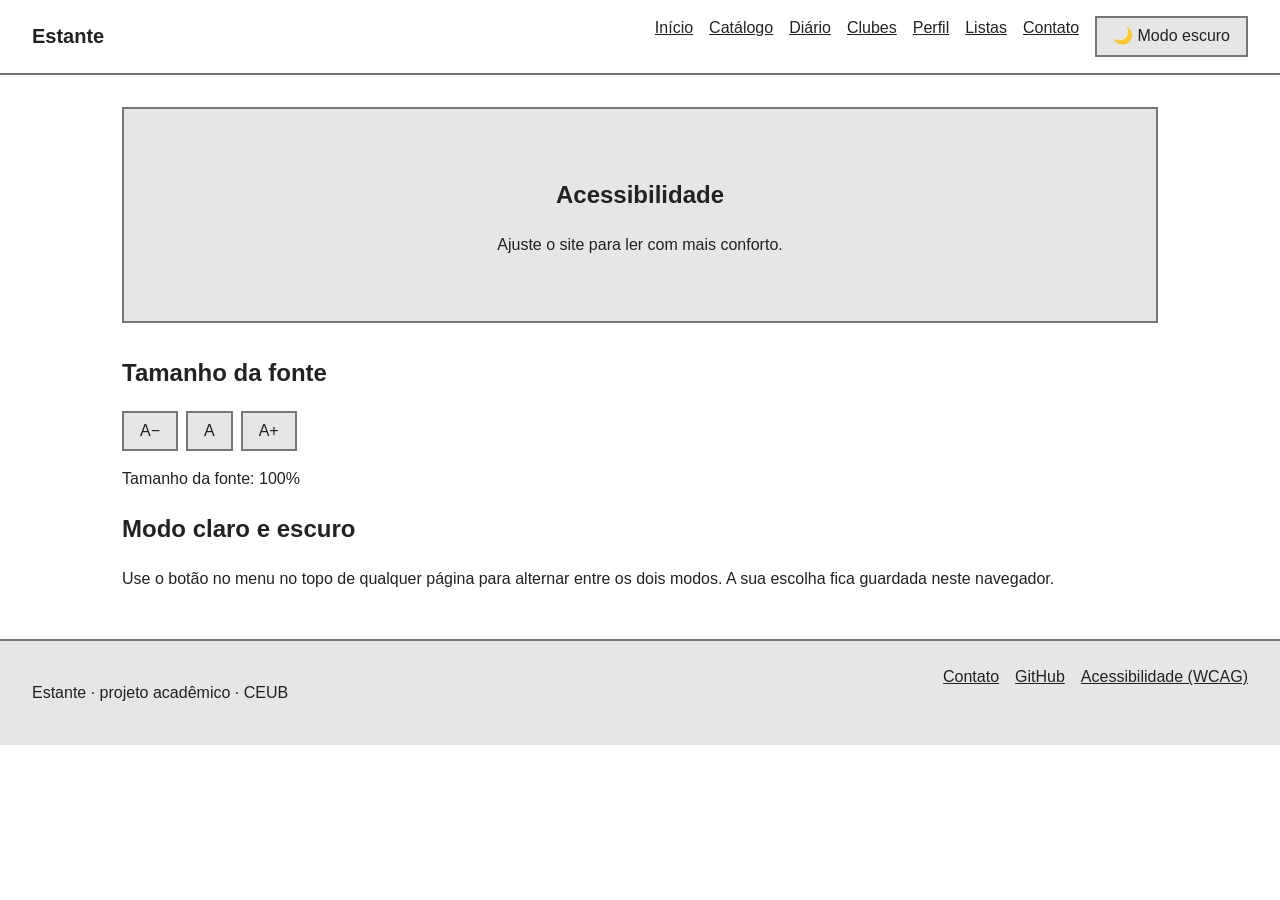
==== estante/acessibilidade.html @ 494d4c60 "v2: pagina de acessibilidade com fonte maior" ====
<!doctype html>
<html lang="pt-BR">
  <head>
    <meta charset="UTF-8" />
    <meta name="viewport" content="width=device-width, initial-scale=1.0" />
    <title>Acessibilidade · Estante</title>
    <link rel="stylesheet" href="css/style.css" />
    <script src="js/tema.js"></script>
    <script src="js/fonte.js"></script>
  </head>
  <body>
    <header class="cabecalho">
      <a href="index.html" class="logo">Estante</a>
      <nav aria-label="Navegação principal">
        <ul class="menu">
          <li><a href="index.html">Início</a></li>
          <li><a href="livro.html">Catálogo</a></li>
          <li><a href="#">Diário</a></li>
          <li><a href="clubes.html">Clubes</a></li>
          <li><a href="perfil.html">Perfil</a></li>
          <li><a href="#">Listas</a></li>
          <li><a href="contato.html">Contato</a></li>
          <li><button id="botao-tema" type="button">Modo escuro</button></li>
        </ul>
      </nav>
    </header>

    <main>
      <section class="destaque">
        <h1>Acessibilidade</h1>
        <p>Ajuste o site para ler com mais conforto.</p>
      </section>

      <section aria-labelledby="titulo-fonte">
        <h2 id="titulo-fonte">Tamanho da fonte</h2>
        <div class="controles-fonte">
          <button type="button" id="fonte-menos" aria-label="Diminuir fonte">
            A−
          </button>
          <button type="button" id="fonte-normal" aria-label="Fonte normal">
            A
          </button>
          <button type="button" id="fonte-mais" aria-label="Aumentar fonte">
            A+
          </button>
        </div>
        <p id="fonte-status" role="status"></p>
      </section>

      <section aria-labelledby="titulo-tema">
        <h2 id="titulo-tema">Modo claro e escuro</h2>
        <p>
          Use o botão no menu no topo de qualquer página para alternar entre os
          dois modos. A sua escolha fica guardada neste navegador.
        </p>
      </section>
    </main>

    <footer class="rodape">
      <p>Estante · projeto acadêmico · CEUB</p>
      <nav aria-label="Links do rodapé">
        <a href="contato.html">Contato</a>
        <a href="https://github.com/devxaviier">GitHub</a>
        <a href="acessibilidade.html">Acessibilidade (WCAG)</a>
      </nav>
    </footer>
  </body>
</html>
---- estante/css/style.css ----
:root {
  --texto: #222222;
  --fundo: #ffffff;
  --borda: #777777;
  --painel: #e6e6e6;
}

:root[data-tema="escuro"] {
  --texto: #eeeeee;
  --fundo: #121212;
  --borda: #999999;
  --painel: #1e1e1e;
  color-scheme: dark;
}

* {
  box-sizing: border-box;
}

body {
  margin: 0;
  font-family: Arial, Helvetica, sans-serif;
  line-height: 1.5;
  color: var(--texto);
  background: var(--fundo);
}

a {
  color: inherit;
}

/* Cabeçalho */
.cabecalho {
  display: flex;
  justify-content: space-between;
  align-items: center;
  flex-wrap: wrap;
  gap: 1rem;
  padding: 1rem 2rem;
  border-bottom: 2px solid var(--borda);
}

.logo {
  font-weight: bold;
  font-size: 1.25rem;
  text-decoration: none;
}

.menu {
  display: flex;
  flex-wrap: wrap;
  gap: 1rem;
  list-style: none;
  margin: 0;
  padding: 0;
}

/* Conteúdo */
main {
  padding: 2rem;
  max-width: 1100px;
  margin: 0 auto;
}

.destaque {
  text-align: center;
  padding: 3rem 1rem;
  background: var(--painel);
  border: 2px solid var(--borda);
  margin-bottom: 2rem;
}

/* Cartões */
.cartoes {
  display: grid;
  grid-template-columns: repeat(auto-fit, minmax(200px, 1fr));
  gap: 1.5rem;
  margin-bottom: 2rem;
}

.cartao-livro,
.cartao-info {
  border: 2px solid var(--borda);
  padding: 1rem;
}

.capa {
  height: 180px;
  background: var(--painel);
  border: 2px solid var(--borda);
  display: flex;
  align-items: center;
  justify-content: center;
  margin-bottom: 0.75rem;
}

button {
  padding: 0.4rem 1rem;
  border: 2px solid var(--borda);
  background: var(--painel);
  color: var(--texto);
  font: inherit;
  cursor: pointer;
}

/* Carrossel */
.carrossel {
  border: 2px solid var(--borda);
  margin-bottom: 2rem;
}

.slide {
  display: none;
  padding: 3rem 1rem;
  text-align: center;
  background: var(--painel);
}

.slide.ativo {
  display: block;
}

.carrossel-controles {
  display: flex;
  justify-content: space-between;
  align-items: center;
  padding: 0.75rem 1rem;
  border-top: 2px solid var(--borda);
}

/* Perfil */
.perfil-topo {
  display: flex;
  flex-wrap: wrap;
  align-items: center;
  gap: 1.5rem;
  padding: 1.5rem;
  border: 2px solid var(--borda);
  background: var(--painel);
  margin-bottom: 2rem;
}

.avatar {
  width: 96px;
  height: 96px;
  display: flex;
  align-items: center;
  justify-content: center;
  border: 2px solid var(--borda);
  border-radius: 50%;
  background: var(--fundo);
}

.estatisticas {
  display: flex;
  gap: 1.5rem;
  list-style: none;
  margin: 0 0 0 auto;
  padding: 0;
}

.historico {
  display: grid;
  gap: 1rem;
  list-style: none;
  margin: 0 0 2rem;
  padding: 0;
}

/* Acessibilidade */
.controles-fonte {
  display: flex;
  gap: 0.5rem;
  margin-bottom: 0.5rem;
}

/* Rodapé */
.rodape {
  display: flex;
  justify-content: space-between;
  flex-wrap: wrap;
  gap: 1rem;
  padding: 1.5rem 2rem;
  background: var(--painel);
  border-top: 2px solid var(--borda);
}

.rodape nav {
  display: flex;
  gap: 1rem;
}

/* Página do livro */
.livro-detalhe {
  display: grid;
  grid-template-columns: 280px 1fr;
  gap: 2rem;
}

.capa-grande {
  height: 400px;
}

.botoes {
  display: flex;
  flex-wrap: wrap;
  gap: 0.5rem;
  margin: 1rem 0;
}

.sinopse {
  background: var(--painel);
  border: 2px solid var(--borda);
  padding: 1rem;
  margin-bottom: 1rem;
}

/* Página de contato */
.contato-layout {
  display: grid;
  grid-template-columns: 2fr 1fr;
  gap: 2rem;
}

.formulario {
  display: flex;
  flex-direction: column;
  gap: 0.5rem;
}

.formulario input,
.formulario textarea {
  padding: 0.5rem;
  border: 2px solid var(--borda);
  background: var(--fundo);
  color: var(--texto);
  font: inherit;
}

.formulario button {
  align-self: flex-start;
  margin-top: 0.5rem;
}

.contato-layout aside .cartao-info {
  margin-bottom: 1rem;
}

/* Telas pequenas */
@media (max-width: 700px) {
  .livro-detalhe,
  .contato-layout {
    grid-template-columns: 1fr;
  }
}
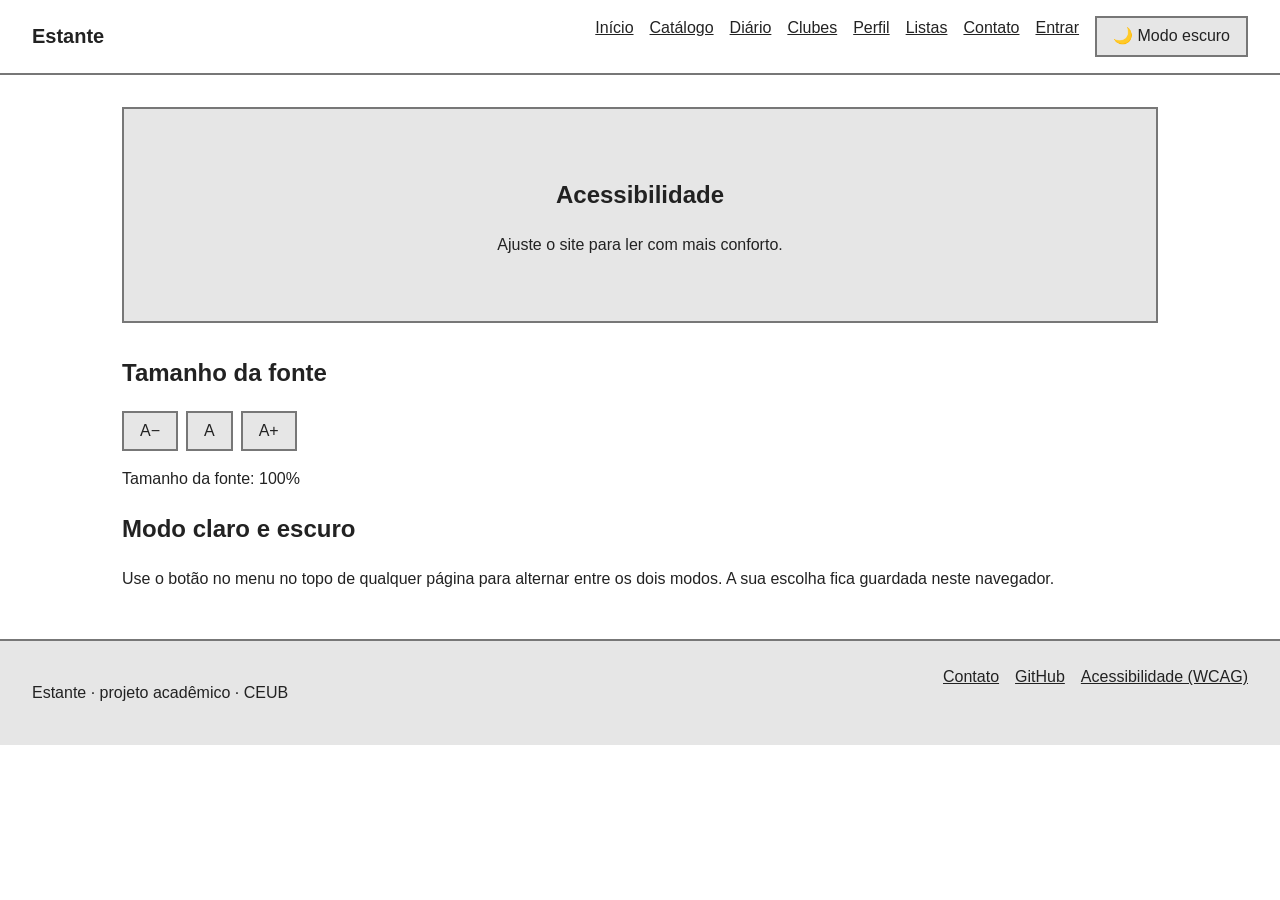
==== commit 5ad44eb6: "v3: login simulado com nome do usuário no perfil e botão Sair" ====
--- a/estante/acessibilidade.html
+++ b/estante/acessibilidade.html
@@ -7,6 +7,7 @@
     <link rel="stylesheet" href="css/style.css" />
     <script src="js/tema.js"></script>
     <script src="js/fonte.js"></script>
+    <script src="js/usuario.js"></script>
   </head>
   <body>
     <header class="cabecalho">
@@ -20,6 +21,7 @@
           <li><a href="perfil.html">Perfil</a></li>
           <li><a href="#">Listas</a></li>
           <li><a href="contato.html">Contato</a></li>
+          <li><a href="login.html">Entrar</a></li>
           <li><button id="botao-tema" type="button">Modo escuro</button></li>
         </ul>
       </nav>
--- a/estante/css/style.css
+++ b/estante/css/style.css
@@ -3,6 +3,7 @@
   --fundo: #ffffff;
   --borda: #777777;
   --painel: #e6e6e6;
+  --erro: #b00020;
 }
 
 :root[data-tema="escuro"] {
@@ -10,6 +11,7 @@
   --fundo: #121212;
   --borda: #999999;
   --painel: #1e1e1e;
+  --erro: #ff8a80;
   color-scheme: dark;
 }
 
@@ -174,6 +176,38 @@
   margin-bottom: 0.5rem;
 }
 
+/* Busca e clubes */
+.busca {
+  display: grid;
+  grid-template-columns: 1fr 1fr;
+  gap: 0.25rem 1rem;
+  margin-bottom: 1rem;
+}
+
+.busca input,
+.busca select {
+  padding: 0.5rem;
+  border: 2px solid var(--borda);
+  background: var(--fundo);
+  color: var(--texto);
+  font: inherit;
+}
+
+.cartao-clube {
+  border: 2px solid var(--borda);
+  padding: 1rem;
+}
+
+.cartao-clube[hidden] {
+  display: none;
+}
+
+@media (max-width: 700px) {
+  .busca {
+    grid-template-columns: 1fr;
+  }
+}
+
 /* Rodapé */
 .rodape {
   display: flex;
@@ -244,6 +278,31 @@
 
 .contato-layout aside .cartao-info {
   margin-bottom: 1rem;
+}
+
+/* Login */
+.login-card {
+  max-width: 420px;
+  margin: 2rem auto;
+  padding: 1.5rem;
+  border: 2px solid var(--borda);
+  background: var(--painel);
+}
+
+.login-card h1 {
+  margin-top: 0;
+}
+
+.formulario .erro {
+  min-height: 1.25rem;
+  color: var(--erro);
+  font-size: 0.9rem;
+}
+
+.formulario input:focus-visible,
+.formulario button:focus-visible {
+  outline: 3px solid var(--texto);
+  outline-offset: 2px;
 }
 
 /* Telas pequenas */
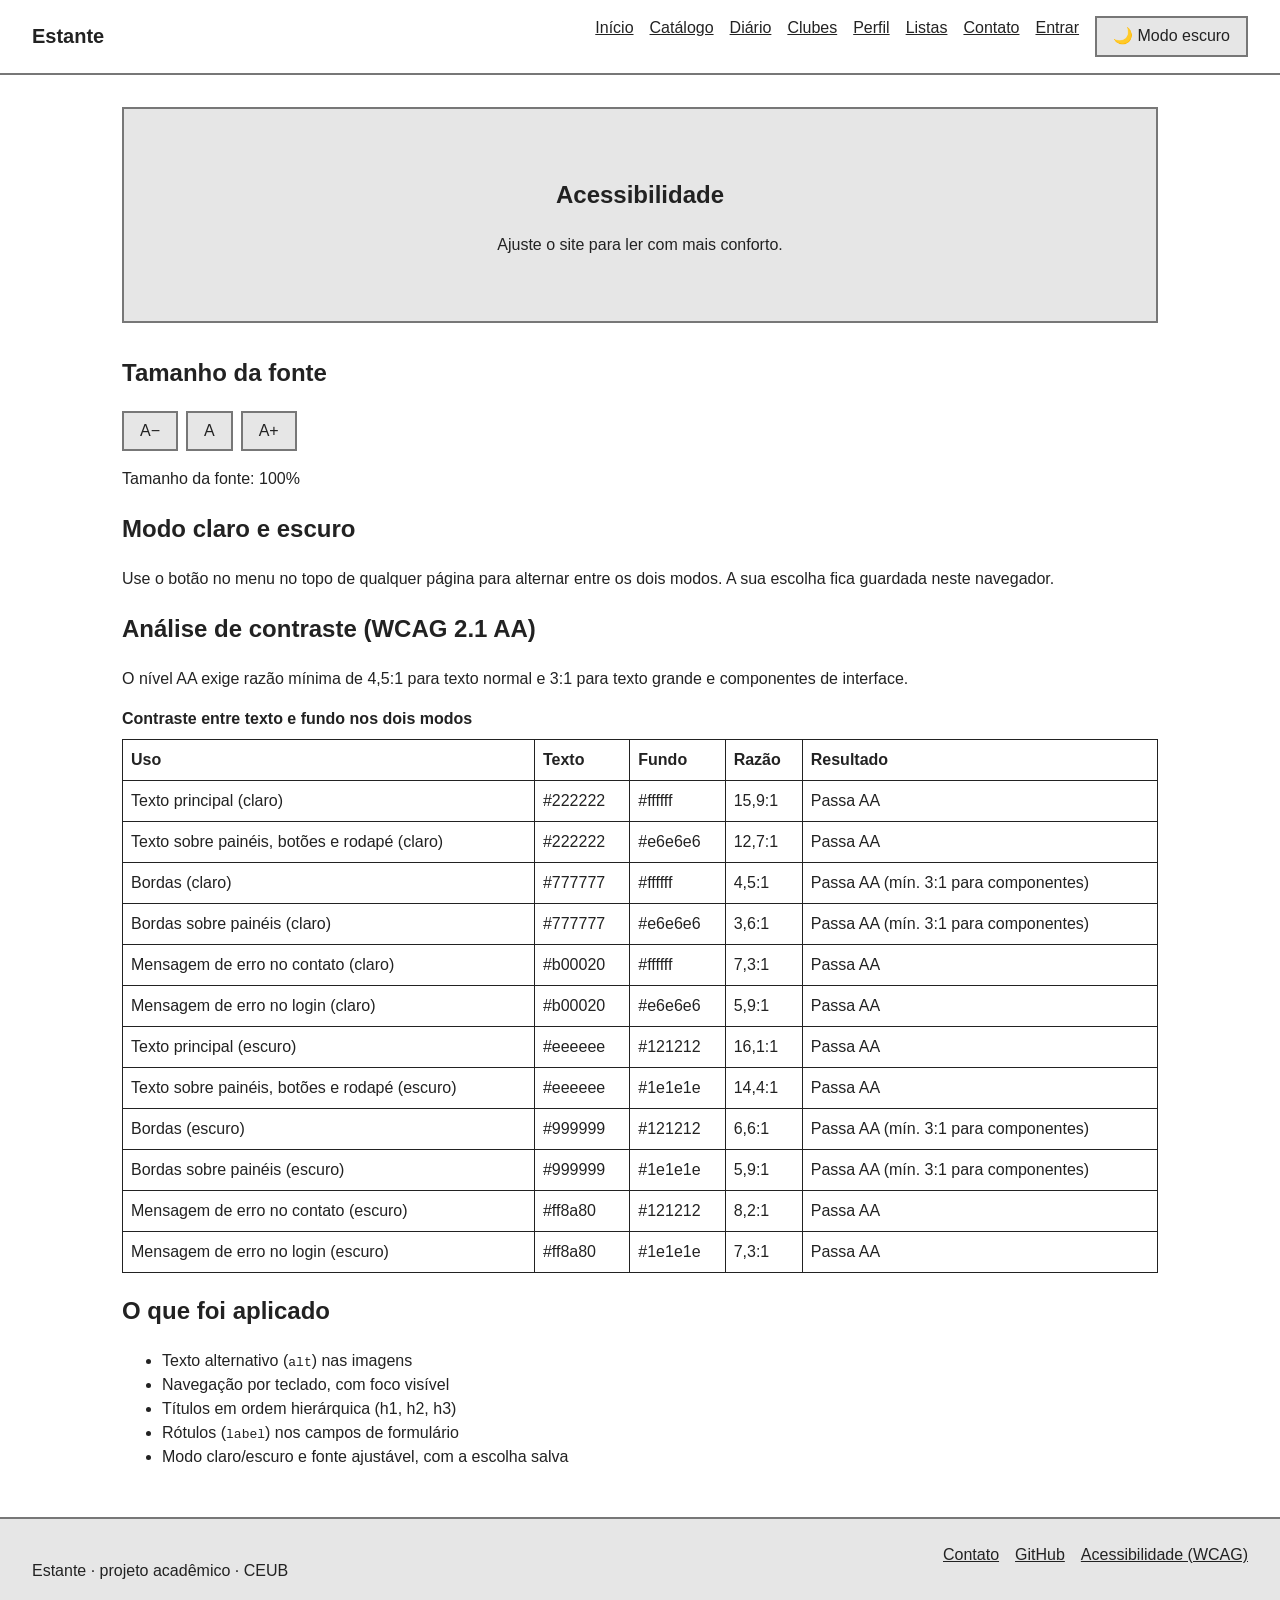
==== commit 35e92396: "v3: documentação e prints" ====
--- a/estante/acessibilidade.html
+++ b/estante/acessibilidade.html
@@ -15,7 +15,7 @@
       <nav aria-label="Navegação principal">
         <ul class="menu">
           <li><a href="index.html">Início</a></li>
-          <li><a href="livro.html">Catálogo</a></li>
+          <li><a href="catalogo.html">Catálogo</a></li>
           <li><a href="#">Diário</a></li>
           <li><a href="clubes.html">Clubes</a></li>
           <li><a href="perfil.html">Perfil</a></li>
@@ -56,6 +56,127 @@
           dois modos. A sua escolha fica guardada neste navegador.
         </p>
       </section>
+
+      <section aria-labelledby="titulo-contraste">
+        <h2 id="titulo-contraste">Análise de contraste (WCAG 2.1 AA)</h2>
+        <p>
+          O nível AA exige razão mínima de 4,5:1 para texto normal e 3:1 para
+          texto grande e componentes de interface.
+        </p>
+        <div class="tabela-wrapper">
+          <table>
+            <caption>
+              Contraste entre texto e fundo nos dois modos
+            </caption>
+            <thead>
+              <tr>
+                <th scope="col">Uso</th>
+                <th scope="col">Texto</th>
+                <th scope="col">Fundo</th>
+                <th scope="col">Razão</th>
+                <th scope="col">Resultado</th>
+              </tr>
+            </thead>
+            <tbody>
+              <tr>
+                <td>Texto principal (claro)</td>
+                <td>#222222</td>
+                <td>#ffffff</td>
+                <td>15,9:1</td>
+                <td>Passa AA</td>
+              </tr>
+              <tr>
+                <td>Texto sobre painéis, botões e rodapé (claro)</td>
+                <td>#222222</td>
+                <td>#e6e6e6</td>
+                <td>12,7:1</td>
+                <td>Passa AA</td>
+              </tr>
+              <tr>
+                <td>Bordas (claro)</td>
+                <td>#777777</td>
+                <td>#ffffff</td>
+                <td>4,5:1</td>
+                <td>Passa AA (mín. 3:1 para componentes)</td>
+              </tr>
+              <tr>
+                <td>Bordas sobre painéis (claro)</td>
+                <td>#777777</td>
+                <td>#e6e6e6</td>
+                <td>3,6:1</td>
+                <td>Passa AA (mín. 3:1 para componentes)</td>
+              </tr>
+              <tr>
+                <td>Mensagem de erro no contato (claro)</td>
+                <td>#b00020</td>
+                <td>#ffffff</td>
+                <td>7,3:1</td>
+                <td>Passa AA</td>
+              </tr>
+              <tr>
+                <td>Mensagem de erro no login (claro)</td>
+                <td>#b00020</td>
+                <td>#e6e6e6</td>
+                <td>5,9:1</td>
+                <td>Passa AA</td>
+              </tr>
+              <tr>
+                <td>Texto principal (escuro)</td>
+                <td>#eeeeee</td>
+                <td>#121212</td>
+                <td>16,1:1</td>
+                <td>Passa AA</td>
+              </tr>
+              <tr>
+                <td>Texto sobre painéis, botões e rodapé (escuro)</td>
+                <td>#eeeeee</td>
+                <td>#1e1e1e</td>
+                <td>14,4:1</td>
+                <td>Passa AA</td>
+              </tr>
+              <tr>
+                <td>Bordas (escuro)</td>
+                <td>#999999</td>
+                <td>#121212</td>
+                <td>6,6:1</td>
+                <td>Passa AA (mín. 3:1 para componentes)</td>
+              </tr>
+              <tr>
+                <td>Bordas sobre painéis (escuro)</td>
+                <td>#999999</td>
+                <td>#1e1e1e</td>
+                <td>5,9:1</td>
+                <td>Passa AA (mín. 3:1 para componentes)</td>
+              </tr>
+              <tr>
+                <td>Mensagem de erro no contato (escuro)</td>
+                <td>#ff8a80</td>
+                <td>#121212</td>
+                <td>8,2:1</td>
+                <td>Passa AA</td>
+              </tr>
+              <tr>
+                <td>Mensagem de erro no login (escuro)</td>
+                <td>#ff8a80</td>
+                <td>#1e1e1e</td>
+                <td>7,3:1</td>
+                <td>Passa AA</td>
+              </tr>
+            </tbody>
+          </table>
+        </div>
+      </section>
+
+      <section aria-labelledby="titulo-praticas">
+        <h2 id="titulo-praticas">O que foi aplicado</h2>
+        <ul>
+          <li>Texto alternativo (<code>alt</code>) nas imagens</li>
+          <li>Navegação por teclado, com foco visível</li>
+          <li>Títulos em ordem hierárquica (h1, h2, h3)</li>
+          <li>Rótulos (<code>label</code>) nos campos de formulário</li>
+          <li>Modo claro/escuro e fonte ajustável, com a escolha salva</li>
+        </ul>
+      </section>
     </main>
 
     <footer class="rodape">
--- a/estante/css/style.css
+++ b/estante/css/style.css
@@ -305,6 +305,33 @@
   outline-offset: 2px;
 }
 
+/* Catálogo */
+.cartao-livro[hidden] {
+  display: none;
+}
+
+.cartao-livro a {
+  display: inline-block;
+  margin-top: 0.25rem;
+}
+
+/* Mensagem de sucesso do contato */
+.formulario .sucesso {
+  margin: 0.5rem 0 0;
+  padding: 0.5rem 0.75rem;
+  border: 2px solid var(--borda);
+  background: var(--painel);
+}
+
+.formulario .sucesso:empty {
+  display: none;
+}
+
+.formulario textarea:focus-visible {
+  outline: 3px solid var(--texto);
+  outline-offset: 2px;
+}
+
 /* Telas pequenas */
 @media (max-width: 700px) {
   .livro-detalhe,
@@ -312,3 +339,23 @@
     grid-template-columns: 1fr;
   }
 }
+
+/* ===== Página de acessibilidade: tabela de contraste ===== */
+.tabela-wrapper {
+  overflow-x: auto;
+}
+table {
+  border-collapse: collapse;
+  width: 100%;
+}
+th,
+td {
+  border: 1px solid currentColor;
+  padding: 0.5rem;
+  text-align: left;
+}
+caption {
+  text-align: left;
+  font-weight: bold;
+  margin-bottom: 0.5rem;
+}
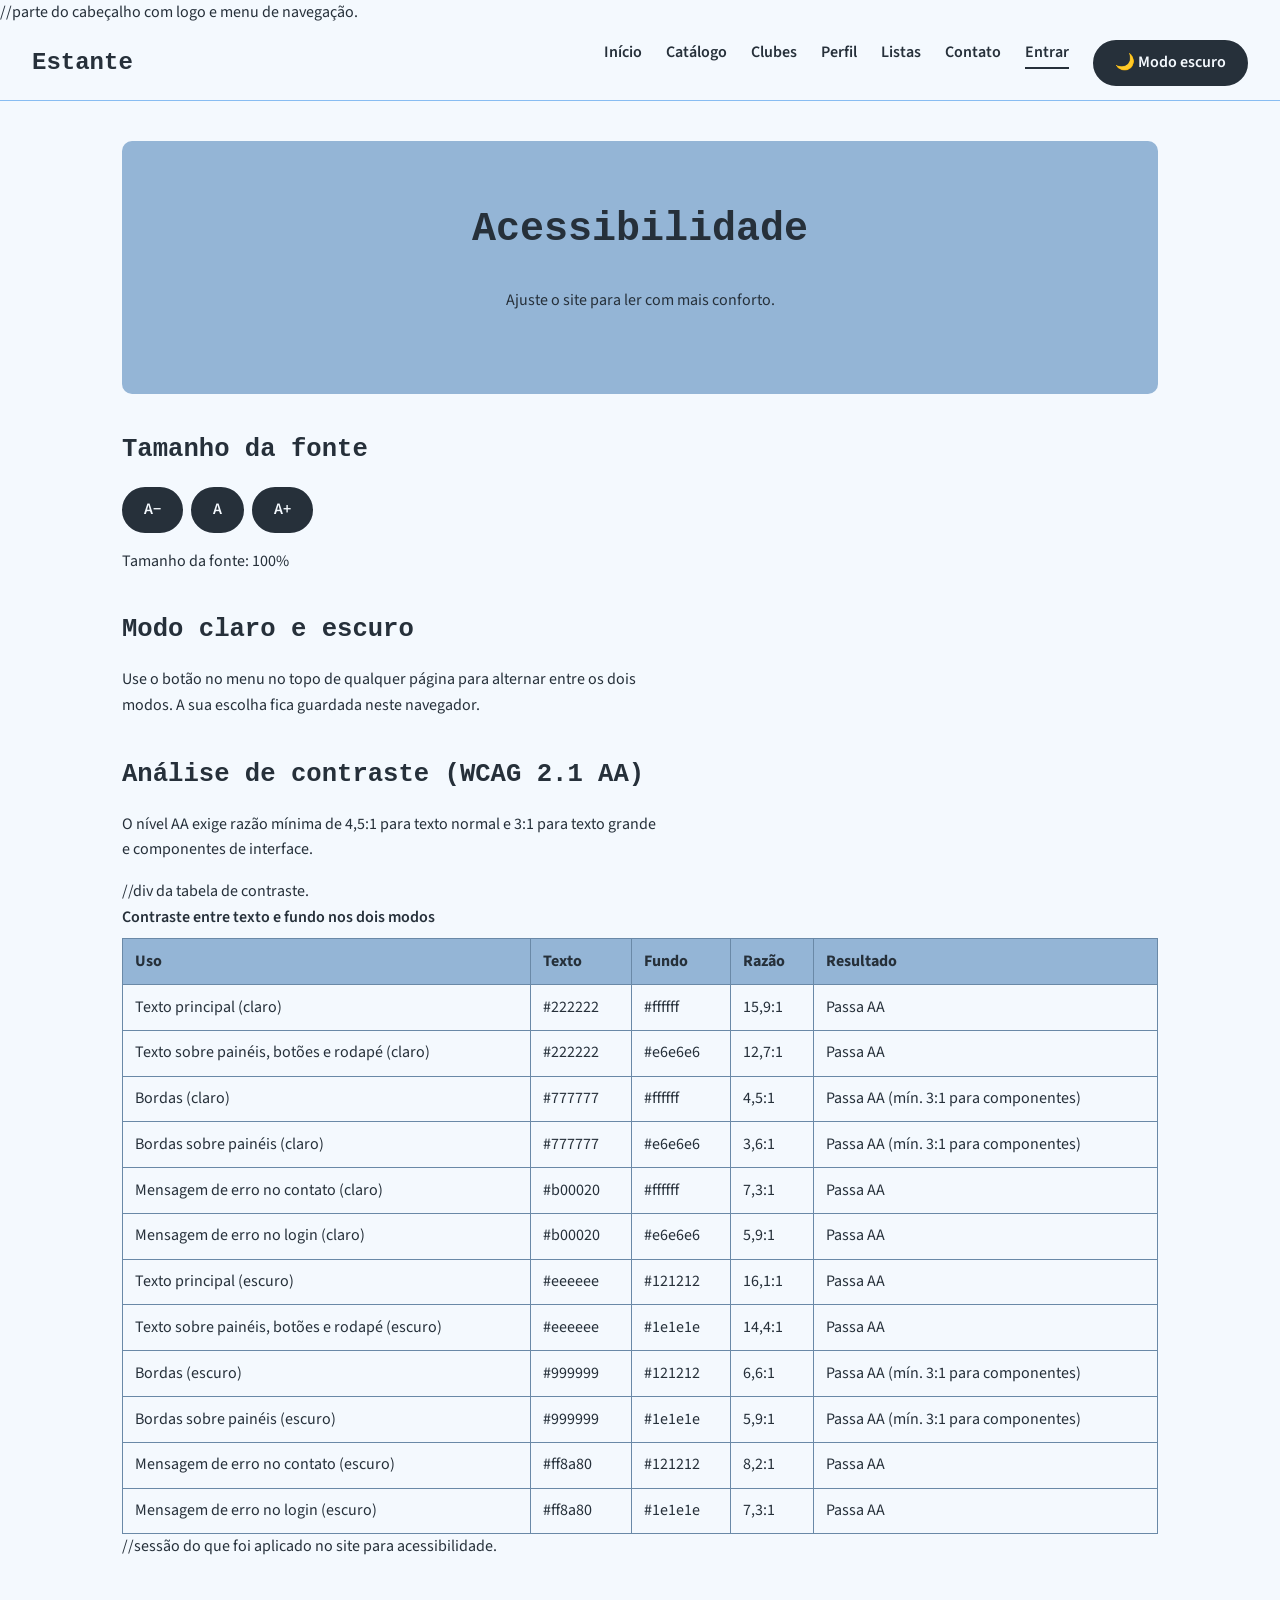
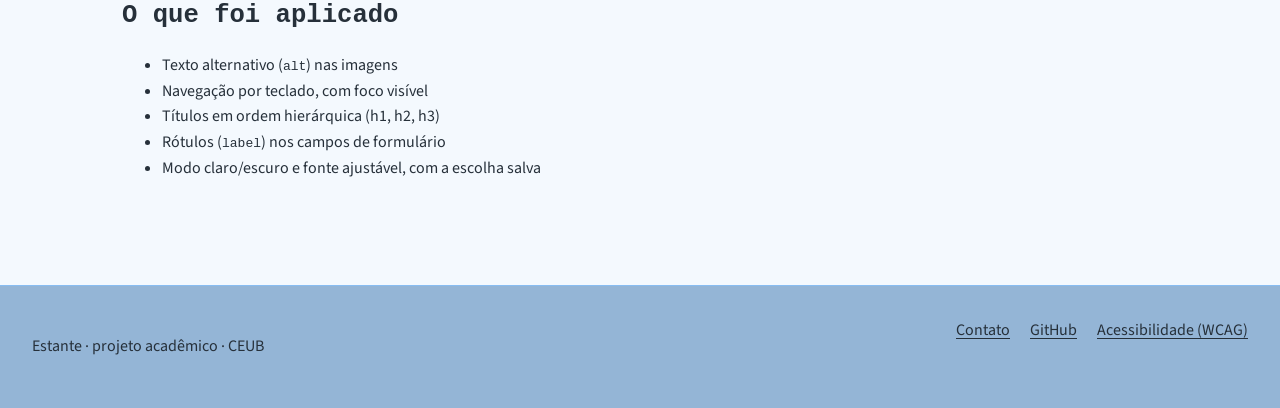
==== commit 5982735b: "ajuste de cores e anotações no site" ====
--- a/estante/acessibilidade.html
+++ b/estante/acessibilidade.html
@@ -10,18 +10,18 @@
     <script src="js/usuario.js"></script>
   </head>
   <body>
+    //parte do cabeçalho com logo e menu de navegação.
     <header class="cabecalho">
       <a href="index.html" class="logo">Estante</a>
       <nav aria-label="Navegação principal">
         <ul class="menu">
           <li><a href="index.html">Início</a></li>
           <li><a href="catalogo.html">Catálogo</a></li>
-          <li><a href="#">Diário</a></li>
           <li><a href="clubes.html">Clubes</a></li>
           <li><a href="perfil.html">Perfil</a></li>
           <li><a href="#">Listas</a></li>
           <li><a href="contato.html">Contato</a></li>
-          <li><a href="login.html">Entrar</a></li>
+          <li><a href="login.html" aria-current="page">Entrar</a></li>
           <li><button id="botao-tema" type="button">Modo escuro</button></li>
         </ul>
       </nav>
@@ -63,6 +63,8 @@
           O nível AA exige razão mínima de 4,5:1 para texto normal e 3:1 para
           texto grande e componentes de interface.
         </p>
+
+        //div da tabela de contraste.
         <div class="tabela-wrapper">
           <table>
             <caption>
@@ -167,6 +169,7 @@
         </div>
       </section>
 
+      //sessão do que foi aplicado no site para acessibilidade.
       <section aria-labelledby="titulo-praticas">
         <h2 id="titulo-praticas">O que foi aplicado</h2>
         <ul>
--- a/estante/css/style.css
+++ b/estante/css/style.css
@@ -1,16 +1,47 @@
+@import url("https://fonts.googleapis.com/css2?family=Source+Sans+3:wght@400;600&display=swap");
+
+/* Typewriter, por Roger White (domínio público) */
+@font-face {
+  font-family: "Typewriter";
+  src: url("fonts/typewriter.ttf") format("truetype");
+  font-weight: 400;
+  font-style: normal;
+  font-display: swap;
+}
+
+@font-face {
+  font-family: "Typewriter";
+  src: url("fonts/typewriter-bold.ttf") format("truetype");
+  font-weight: 700;
+  font-style: normal;
+  font-display: swap;
+}
+
 :root {
-  --texto: #222222;
-  --fundo: #ffffff;
-  --borda: #777777;
-  --painel: #e6e6e6;
+  /* Paleta Stormy morning: #384959 #6A89A7 #88BDF2 #BDDDFC (+ tom claro #F4F9FE) */
+  --texto: #26303a;
+  --fundo: #f4f9fe;
+  --painel: #94b5d6;
+  --borda: #88bdf2;
+  --borda-forte: #6a89a7;
+  --acento: #26303a;
+  --hover-bg: #bad6f3;
+  --hover-texto: #384959;
   --erro: #b00020;
+  --fonte-titulo: "Typewriter", "Courier New", Courier, monospace;
+  --fonte-texto: "Source Sans 3", "Segoe UI", Arial, sans-serif;
+  --raio: 10px;
 }
 
 :root[data-tema="escuro"] {
-  --texto: #eeeeee;
-  --fundo: #121212;
-  --borda: #999999;
-  --painel: #1e1e1e;
+  --texto: #f4f9fe;
+  --fundo: #1e2933;
+  --painel: #384959;
+  --borda: #4a5f72;
+  --borda-forte: #6a89a7;
+  --acento: #88bdf2;
+  --hover-bg: #bdddfc;
+  --hover-texto: #1e2933;
   --erro: #ff8a80;
   color-scheme: dark;
 }
@@ -19,57 +50,146 @@
   box-sizing: border-box;
 }
 
+html {
+  scroll-padding-top: 5rem;
+}
+
 body {
   margin: 0;
-  font-family: Arial, Helvetica, sans-serif;
-  line-height: 1.5;
+  font-family: var(--fonte-texto);
+  line-height: 1.6;
   color: var(--texto);
   background: var(--fundo);
 }
 
+h1,
+h2,
+h3 {
+  font-family: var(--fonte-titulo);
+  font-weight: 700;
+  line-height: 1.25;
+  letter-spacing: 0;
+}
+
+h1 {
+  font-size: clamp(1.75rem, 4.5vw, 2.5rem);
+}
+
+h2 {
+  font-size: 1.6rem;
+  margin-top: 2.5rem;
+}
+
+h3 {
+  font-size: 1.15rem;
+}
+
+p {
+  max-width: 68ch;
+}
+
 a {
-  color: inherit;
+  color: var(--acento);
+  text-underline-offset: 0.2em;
+}
+
+a:hover {
+  text-decoration-thickness: 2px;
+}
+
+:focus-visible {
+  outline: 3px solid var(--acento);
+  outline-offset: 3px;
 }
 
 /* Cabeçalho */
 .cabecalho {
+  position: sticky;
+  top: 0;
+  z-index: 10;
   display: flex;
   justify-content: space-between;
   align-items: center;
   flex-wrap: wrap;
   gap: 1rem;
-  padding: 1rem 2rem;
-  border-bottom: 2px solid var(--borda);
+  padding: 0.9rem 2rem;
+  background: var(--fundo);
+  border-bottom: 1px solid var(--borda);
 }
 
 .logo {
-  font-weight: bold;
-  font-size: 1.25rem;
+  font-family: var(--fonte-titulo);
+  font-weight: 700;
+  font-size: 1.5rem;
   text-decoration: none;
+  color: var(--texto);
 }
 
 .menu {
   display: flex;
   flex-wrap: wrap;
-  gap: 1rem;
+  gap: 0.25rem 1.5rem;
   list-style: none;
   margin: 0;
   padding: 0;
 }
 
+.menu a {
+  color: var(--texto);
+  text-decoration: none;
+  font-weight: 600;
+  padding: 0.25rem 0;
+  border-bottom: 2px solid transparent;
+}
+
+.menu a:hover,
+.menu a[aria-current="page"] {
+  border-bottom-color: var(--acento);
+}
+
 /* Conteúdo */
 main {
-  padding: 2rem;
+  padding: 2.5rem 2rem;
   max-width: 1100px;
   margin: 0 auto;
 }
 
 .destaque {
   text-align: center;
-  padding: 3rem 1rem;
-  background: var(--painel);
-  border: 2px solid var(--borda);
-  margin-bottom: 2rem;
+  padding: 4rem 1.5rem;
+  background: var(--painel);
+  border-radius: var(--raio);
+  margin-bottom: 2.5rem;
+}
+
+.destaque h1 {
+  margin-top: 0;
+}
+
+.destaque p {
+  margin-left: auto;
+  margin-right: auto;
+}
+
+/* Botões */
+button {
+  padding: 0.5rem 1.25rem;
+  border: 2px solid var(--acento);
+  border-radius: 999px;
+  background: var(--acento);
+  color: var(--fundo);
+  font: inherit;
+  font-weight: 600;
+  cursor: pointer;
+  transition:
+    background 0.15s,
+    color 0.15s;
+}
+
+button:hover {
+  background: var(--hover-bg);
+  border-color: var(--hover-bg);
+  color: var(--hover-texto);
 }
 
 /* Cartões */
@@ -77,49 +197,71 @@
   display: grid;
   grid-template-columns: repeat(auto-fit, minmax(200px, 1fr));
   gap: 1.5rem;
-  margin-bottom: 2rem;
+  margin-bottom: 2.5rem;
 }
 
 .cartao-livro,
-.cartao-info {
-  border: 2px solid var(--borda);
+.cartao-info,
+.cartao-clube {
+  background: var(--painel);
+  border: 1px solid var(--borda);
+  border-radius: var(--raio);
   padding: 1rem;
 }
 
+.cartao-livro h3,
+.cartao-info h3,
+.cartao-clube h3 {
+  margin-top: 0.25rem;
+}
+
+/* Capa em forma de livro, com lombada */
 .capa {
-  height: 180px;
-  background: var(--painel);
-  border: 2px solid var(--borda);
+  height: 190px;
   display: flex;
   align-items: center;
   justify-content: center;
   margin-bottom: 0.75rem;
-}
-
-button {
-  padding: 0.4rem 1rem;
-  border: 2px solid var(--borda);
-  background: var(--painel);
-  color: var(--texto);
-  font: inherit;
-  cursor: pointer;
+  padding: 0 1rem 0 1.5rem;
+  text-align: center;
+  font-family: var(--fonte-titulo);
+  background: linear-gradient(
+    90deg,
+    var(--acento) 0 0.7rem,
+    rgba(0, 0, 0, 0.18) 0.7rem 0.85rem,
+    var(--fundo) 0.85rem
+  );
+  border: 1px solid var(--borda-forte);
+  border-radius: 3px 8px 8px 3px;
 }
 
 /* Carrossel */
 .carrossel {
-  border: 2px solid var(--borda);
-  margin-bottom: 2rem;
+  border: 1px solid var(--borda);
+  border-radius: var(--raio);
+  overflow: hidden;
+  margin-bottom: 2.5rem;
 }
 
 .slide {
   display: none;
-  padding: 3rem 1rem;
+  padding: 3.5rem 1.5rem;
   text-align: center;
   background: var(--painel);
 }
 
 .slide.ativo {
   display: block;
+}
+
+.slide h2,
+.slide h3 {
+  margin-top: 0;
+}
+
+.slide p {
+  margin-left: auto;
+  margin-right: auto;
 }
 
 .carrossel-controles {
@@ -127,7 +269,7 @@
   justify-content: space-between;
   align-items: center;
   padding: 0.75rem 1rem;
-  border-top: 2px solid var(--borda);
+  border-top: 1px solid var(--borda);
 }
 
 /* Perfil */
@@ -137,9 +279,13 @@
   align-items: center;
   gap: 1.5rem;
   padding: 1.5rem;
-  border: 2px solid var(--borda);
-  background: var(--painel);
-  margin-bottom: 2rem;
+  border-radius: var(--raio);
+  background: var(--painel);
+  margin-bottom: 2.5rem;
+}
+
+.perfil-topo h1 {
+  margin: 0;
 }
 
 .avatar {
@@ -148,14 +294,16 @@
   display: flex;
   align-items: center;
   justify-content: center;
-  border: 2px solid var(--borda);
+  border: 3px solid var(--acento);
   border-radius: 50%;
   background: var(--fundo);
+  font-family: var(--fonte-titulo);
+  font-size: 1.75rem;
 }
 
 .estatisticas {
   display: flex;
-  gap: 1.5rem;
+  gap: 2rem;
   list-style: none;
   margin: 0 0 0 auto;
   padding: 0;
@@ -165,8 +313,15 @@
   display: grid;
   gap: 1rem;
   list-style: none;
-  margin: 0 0 2rem;
+  margin: 0 0 2.5rem;
   padding: 0;
+}
+
+.historico li {
+  padding: 0.75rem 1rem;
+  border-left: 4px solid var(--acento);
+  background: var(--painel);
+  border-radius: 0 var(--raio) var(--raio) 0;
 }
 
 /* Acessibilidade */
@@ -181,31 +336,29 @@
   display: grid;
   grid-template-columns: 1fr 1fr;
   gap: 0.25rem 1rem;
-  margin-bottom: 1rem;
+  margin-bottom: 1.5rem;
 }
 
 .busca input,
-.busca select {
-  padding: 0.5rem;
-  border: 2px solid var(--borda);
+.busca select,
+.formulario input,
+.formulario textarea {
+  padding: 0.6rem 0.75rem;
+  border: 2px solid var(--borda-forte);
+  border-radius: 6px;
   background: var(--fundo);
   color: var(--texto);
   font: inherit;
 }
 
-.cartao-clube {
-  border: 2px solid var(--borda);
-  padding: 1rem;
-}
-
-.cartao-clube[hidden] {
+.cartao-clube[hidden],
+.cartao-livro[hidden] {
   display: none;
 }
 
-@media (max-width: 700px) {
-  .busca {
-    grid-template-columns: 1fr;
-  }
+.cartao-livro a {
+  display: inline-block;
+  margin-top: 0.25rem;
 }
 
 /* Rodapé */
@@ -214,21 +367,22 @@
   justify-content: space-between;
   flex-wrap: wrap;
   gap: 1rem;
-  padding: 1.5rem 2rem;
-  background: var(--painel);
-  border-top: 2px solid var(--borda);
+  padding: 2rem;
+  margin-top: 3rem;
+  background: var(--painel);
+  border-top: 1px solid var(--borda);
 }
 
 .rodape nav {
   display: flex;
-  gap: 1rem;
+  gap: 1.25rem;
 }
 
 /* Página do livro */
 .livro-detalhe {
   display: grid;
   grid-template-columns: 280px 1fr;
-  gap: 2rem;
+  gap: 2.5rem;
 }
 
 .capa-grande {
@@ -244,16 +398,17 @@
 
 .sinopse {
   background: var(--painel);
-  border: 2px solid var(--borda);
-  padding: 1rem;
+  border-left: 4px solid var(--acento);
+  border-radius: 0 var(--raio) var(--raio) 0;
+  padding: 1rem 1.25rem;
   margin-bottom: 1rem;
 }
 
-/* Página de contato */
+/* Contato */
 .contato-layout {
   display: grid;
   grid-template-columns: 2fr 1fr;
-  gap: 2rem;
+  gap: 2.5rem;
 }
 
 .formulario {
@@ -262,13 +417,8 @@
   gap: 0.5rem;
 }
 
-.formulario input,
-.formulario textarea {
-  padding: 0.5rem;
-  border: 2px solid var(--borda);
-  background: var(--fundo);
-  color: var(--texto);
-  font: inherit;
+.formulario label {
+  font-weight: 600;
 }
 
 .formulario button {
@@ -278,84 +428,89 @@
 
 .contato-layout aside .cartao-info {
   margin-bottom: 1rem;
+}
+
+.formulario .erro {
+  min-height: 1.25rem;
+  color: var(--erro);
+  font-size: 0.9rem;
+}
+
+.formulario .sucesso {
+  margin: 0.5rem 0 0;
+  padding: 0.6rem 0.9rem;
+  border-left: 4px solid var(--acento);
+  border-radius: 0 6px 6px 0;
+  background: var(--painel);
+}
+
+.formulario .sucesso:empty {
+  display: none;
 }
 
 /* Login */
 .login-card {
   max-width: 420px;
   margin: 2rem auto;
-  padding: 1.5rem;
-  border: 2px solid var(--borda);
+  padding: 2rem;
+  border: 1px solid var(--borda);
+  border-radius: var(--raio);
   background: var(--painel);
 }
 
 .login-card h1 {
   margin-top: 0;
-}
-
-.formulario .erro {
-  min-height: 1.25rem;
-  color: var(--erro);
-  font-size: 0.9rem;
-}
-
-.formulario input:focus-visible,
-.formulario button:focus-visible {
-  outline: 3px solid var(--texto);
-  outline-offset: 2px;
-}
-
-/* Catálogo */
-.cartao-livro[hidden] {
-  display: none;
-}
-
-.cartao-livro a {
-  display: inline-block;
-  margin-top: 0.25rem;
-}
-
-/* Mensagem de sucesso do contato */
-.formulario .sucesso {
-  margin: 0.5rem 0 0;
-  padding: 0.5rem 0.75rem;
-  border: 2px solid var(--borda);
-  background: var(--painel);
-}
-
-.formulario .sucesso:empty {
-  display: none;
-}
-
-.formulario textarea:focus-visible {
-  outline: 3px solid var(--texto);
-  outline-offset: 2px;
+  font-size: 2rem;
 }
 
 /* Telas pequenas */
 @media (max-width: 700px) {
+  .busca,
   .livro-detalhe,
   .contato-layout {
     grid-template-columns: 1fr;
   }
+
+  .cabecalho,
+  main {
+    padding-left: 1rem;
+    padding-right: 1rem;
+  }
+
+  .estatisticas {
+    margin-left: 0;
+  }
+}
+
+@media (prefers-reduced-motion: reduce) {
+  * {
+    transition: none !important;
+  }
 }
 
 /* ===== Página de acessibilidade: tabela de contraste ===== */
 .tabela-wrapper {
   overflow-x: auto;
 }
+
 table {
   border-collapse: collapse;
   width: 100%;
 }
+
 th,
 td {
-  border: 1px solid currentColor;
-  padding: 0.5rem;
+  border: 1px solid var(--borda-forte);
+  padding: 0.6rem 0.75rem;
   text-align: left;
 }
+
+th {
+  background: var(--painel);
+}
+
 caption {
   text-align: left;
-  font-weight: bold;
+  font-weight: 600;
   margin-bottom: 0.5rem;
 }
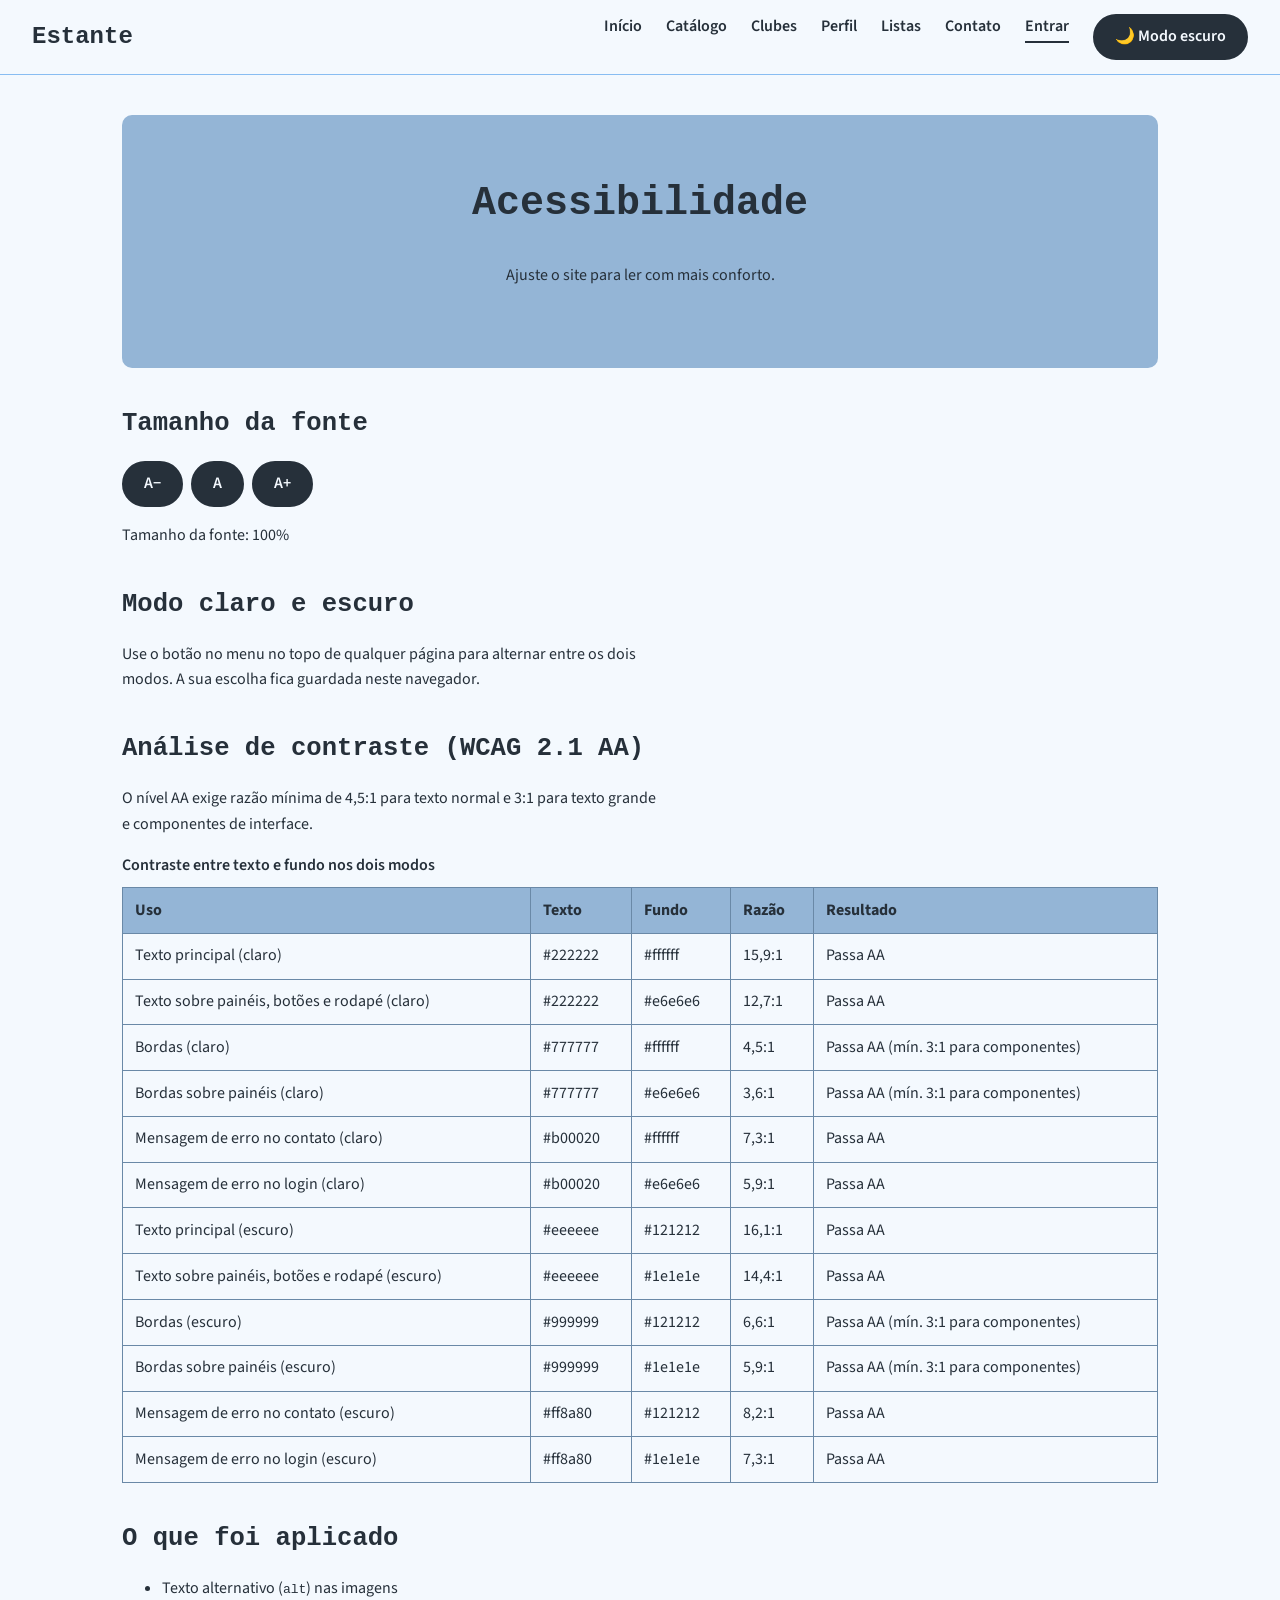
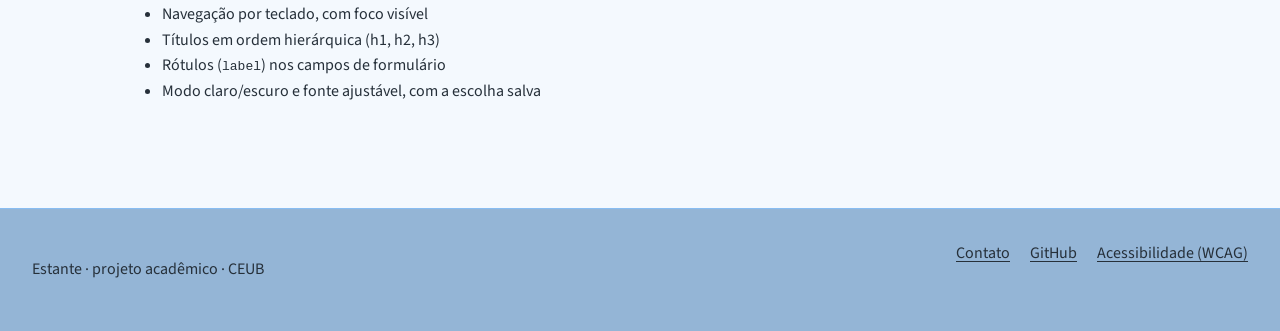
==== commit 31d7a048: "ajustando comentários e removendo diário do cabeçalho" ====
--- a/estante/acessibilidade.html
+++ b/estante/acessibilidade.html
@@ -10,7 +10,7 @@
     <script src="js/usuario.js"></script>
   </head>
   <body>
-    //parte do cabeçalho com logo e menu de navegação.
+    <!-- parte do cabeçalho com logo e menu de navegação. -->
     <header class="cabecalho">
       <a href="index.html" class="logo">Estante</a>
       <nav aria-label="Navegação principal">
@@ -64,7 +64,7 @@
           texto grande e componentes de interface.
         </p>
 
-        //div da tabela de contraste.
+        <!-- div da tabela de contraste. -->
         <div class="tabela-wrapper">
           <table>
             <caption>
@@ -169,7 +169,7 @@
         </div>
       </section>
 
-      //sessão do que foi aplicado no site para acessibilidade.
+      <!-- sessão do que foi aplicado no site para acessibilidade. -->
       <section aria-labelledby="titulo-praticas">
         <h2 id="titulo-praticas">O que foi aplicado</h2>
         <ul>
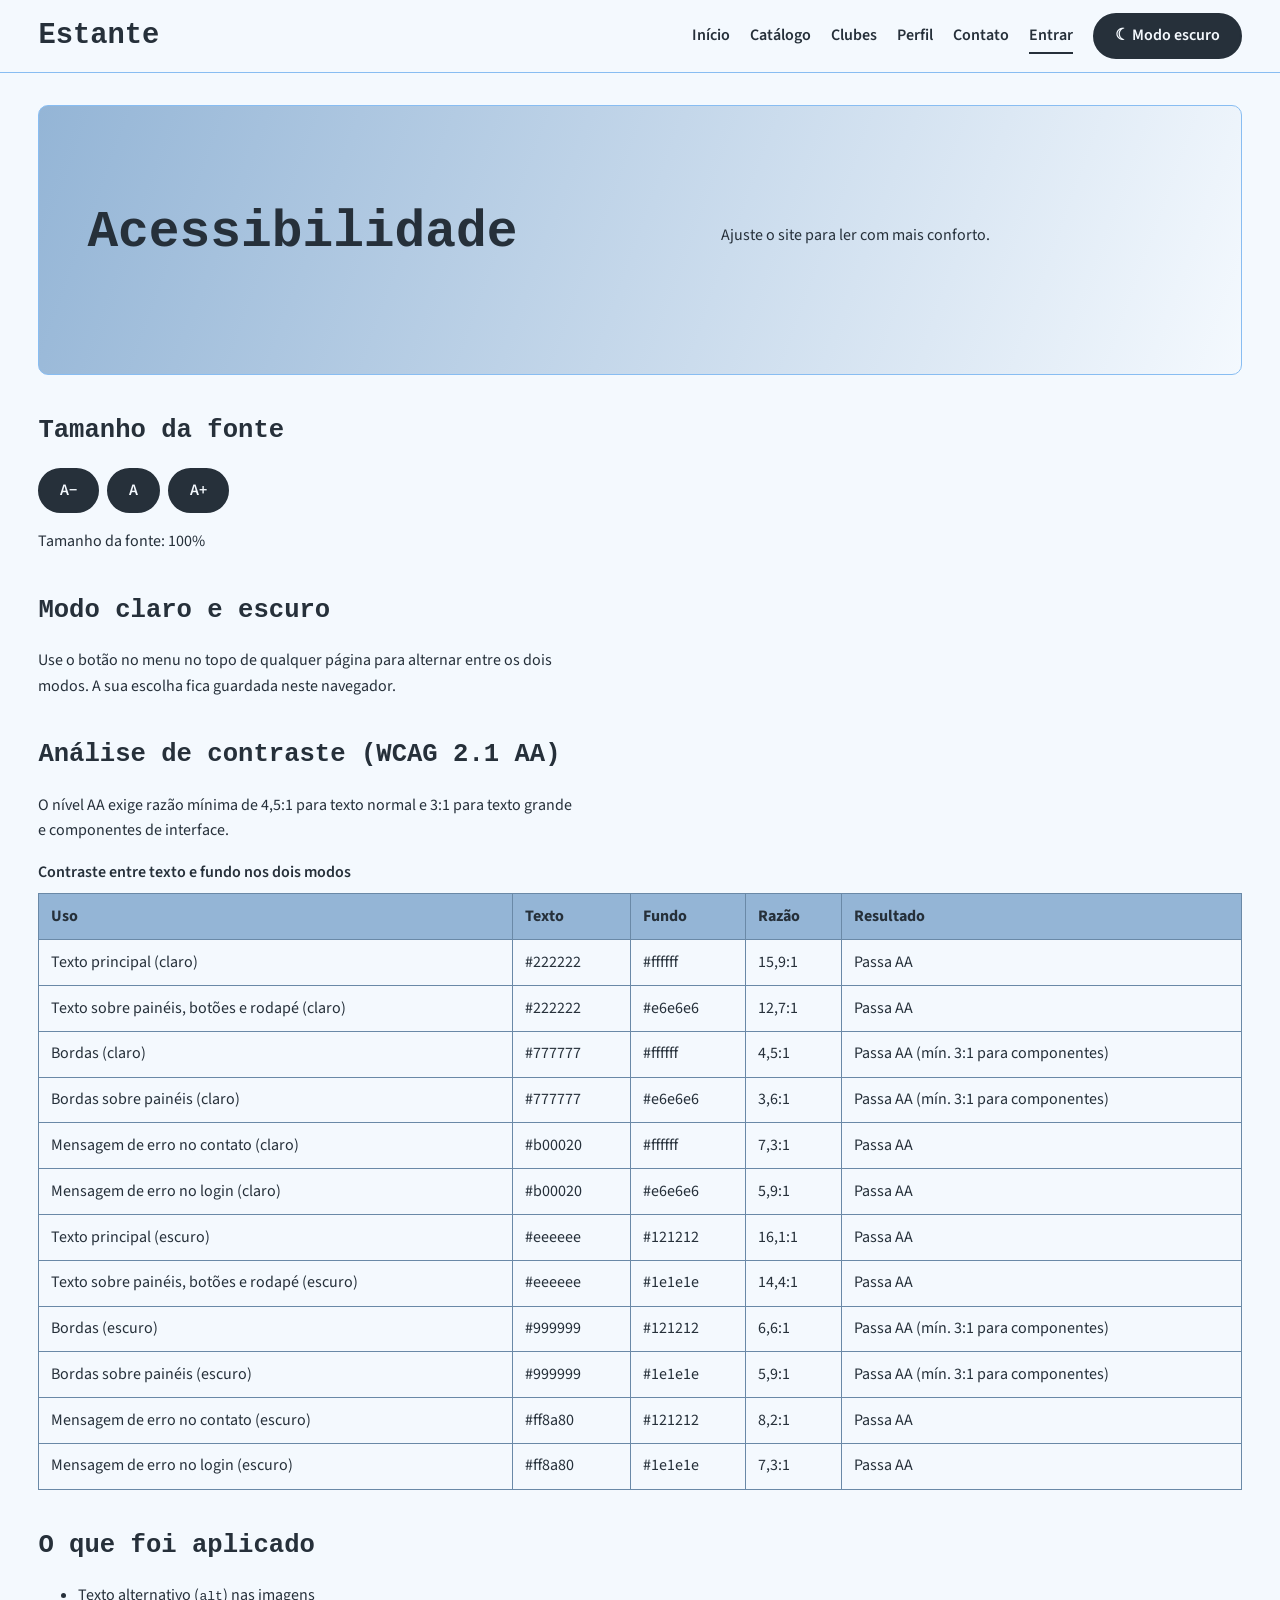
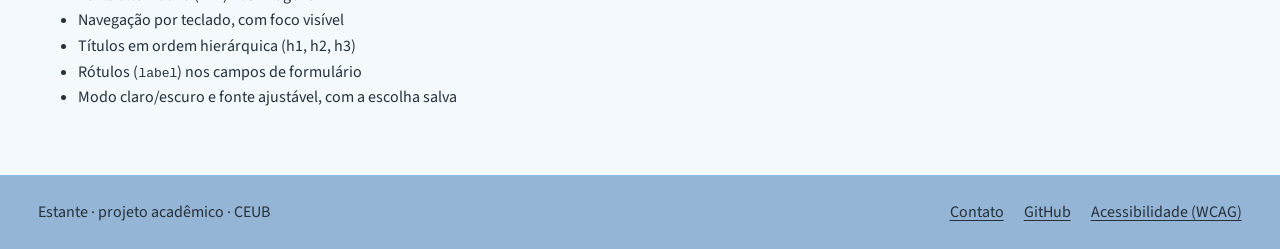
==== commit e87238f2: "removendo lista de todos os cabeçalho" ====
--- a/estante/acessibilidade.html
+++ b/estante/acessibilidade.html
@@ -19,7 +19,6 @@
           <li><a href="catalogo.html">Catálogo</a></li>
           <li><a href="clubes.html">Clubes</a></li>
           <li><a href="perfil.html">Perfil</a></li>
-          <li><a href="#">Listas</a></li>
           <li><a href="contato.html">Contato</a></li>
           <li><a href="login.html" aria-current="page">Entrar</a></li>
           <li><button id="botao-tema" type="button">Modo escuro</button></li>
--- a/estante/css/style.css
+++ b/estante/css/style.css
@@ -235,6 +235,19 @@
   border-radius: 3px 8px 8px 3px;
 }
 
+.capa-grande {
+  padding: 0;
+  overflow: hidden;
+  aspect-ratio: 2 / 3;
+}
+
+.capa-grande img {
+  width: 100%;
+  height: 100%;
+  object-fit: cover;
+  display: block;
+}
+
 /* Carrossel */
 .carrossel {
   border: 1px solid var(--borda);
@@ -514,3 +527,933 @@
   font-weight: 600;
   margin-bottom: 0.5rem;
 }
+
+/* ===== Estante v4.0 — layout da página inicial ===== */
+
+/* Cabeçalho */
+.cabecalho {
+  padding: 0.8rem 3%;
+  gap: 1.5rem;
+}
+
+.logo {
+  font-size: 1.8rem;
+  white-space: nowrap;
+}
+
+.menu {
+  align-items: center;
+  gap: 0.5rem 1.25rem;
+}
+
+.menu a {
+  padding: 0.4rem 0;
+}
+
+/* Área principal */
+main {
+  max-width: 1500px;
+  padding: 2rem 3%;
+}
+
+/* Banner principal */
+.destaque {
+  display: flex;
+  align-items: center;
+  min-height: 270px;
+  padding: 3rem;
+  margin-bottom: 2rem;
+  text-align: left;
+  background: linear-gradient(110deg, var(--painel), var(--fundo));
+  border: 1px solid var(--borda);
+}
+
+.destaque-conteudo {
+  max-width: 570px;
+}
+
+.destaque h1 {
+  max-width: 550px;
+  margin-bottom: 1rem;
+  font-size: clamp(2rem, 5vw, 3.2rem);
+}
+
+.destaque p {
+  margin-bottom: 1.5rem;
+}
+
+.destaque-etiqueta,
+.slide-etiqueta {
+  font-family: var(--fonte-texto);
+  font-size: 0.8rem;
+  font-weight: 600;
+  letter-spacing: 0.08em;
+}
+
+.botao-link {
+  display: inline-block;
+  padding: 0.65rem 1.4rem;
+  border: 2px solid var(--acento);
+  border-radius: 999px;
+  background: var(--acento);
+  color: var(--fundo);
+  font-weight: 600;
+  text-decoration: none;
+}
+
+.botao-link:hover {
+  background: var(--hover-bg);
+  border-color: var(--hover-bg);
+  color: var(--hover-texto);
+}
+
+/* Carrossel */
+.carrossel {
+  margin-bottom: 2.5rem;
+  background: var(--painel);
+}
+
+.slide {
+  min-height: 190px;
+  padding: 2rem 2.5rem;
+  text-align: left;
+}
+
+.slide h2 {
+  margin: 0.4rem 0;
+}
+
+.slide p {
+  margin-bottom: 0.8rem;
+}
+
+.slide a {
+  font-weight: 600;
+}
+
+.carrossel-controles {
+  gap: 1rem;
+}
+
+.carrossel-controles button {
+  padding: 0.4rem 1rem;
+}
+
+/* Cabeçalho das seções */
+.secao-cabecalho {
+  display: flex;
+  align-items: center;
+  justify-content: space-between;
+  gap: 1rem;
+  margin-bottom: 1rem;
+}
+
+.secao-cabecalho h2,
+.explicativos > h2 {
+  margin: 0 0 1rem;
+}
+
+.secao-cabecalho > a {
+  font-weight: 600;
+  white-space: nowrap;
+}
+
+/* Livros em destaque */
+.cartoes-livros {
+  grid-template-columns: repeat(4, minmax(0, 1fr));
+  gap: 1rem;
+}
+
+.cartoes-livros .cartao-livro {
+  display: grid;
+  grid-template-columns: 100px minmax(0, 1fr);
+  align-items: start;
+  gap: 1rem;
+  padding: 0.8rem;
+}
+
+.cartoes-livros .capa {
+  width: 100%;
+  height: 150px;
+  margin: 0;
+  padding: 0.5rem;
+  overflow-wrap: anywhere;
+  font-size: 0.85rem;
+}
+
+.livro-informacoes {
+  min-width: 0;
+}
+
+.livro-informacoes h3 {
+  margin: 0.2rem 0 0.4rem;
+}
+
+.livro-informacoes p {
+  margin: 0.3rem 0;
+  overflow-wrap: anywhere;
+}
+
+.livro-informacoes .avaliacao {
+  margin-top: 0.7rem;
+  font-weight: 600;
+}
+
+.livro-informacoes a {
+  display: inline-block;
+  margin-top: 0.4rem;
+  font-weight: 600;
+}
+
+/* Acesso rápido */
+.cartoes-acesso {
+  grid-template-columns: repeat(3, minmax(0, 1fr));
+  gap: 1rem;
+}
+
+.cartoes-acesso .cartao-info {
+  padding: 1.4rem;
+}
+
+.cartoes-acesso .cartao-info h3 {
+  margin-top: 0;
+}
+
+.cartoes-acesso .cartao-info p {
+  margin-bottom: 1rem;
+}
+
+.cartoes-acesso .cartao-info a {
+  font-weight: 600;
+}
+
+/* Rodapé */
+.rodape {
+  align-items: center;
+  padding: 1.5rem 3%;
+  margin-top: 1rem;
+}
+
+.rodape p {
+  margin: 0;
+}
+
+.rodape nav {
+  flex-wrap: wrap;
+}
+
+/* Responsividade */
+@media (max-width: 1000px) {
+  .cartoes-livros {
+    grid-template-columns: repeat(2, minmax(0, 1fr));
+  }
+}
+
+@media (max-width: 700px) {
+  .cabecalho {
+    justify-content: center;
+    padding: 1rem;
+  }
+
+  .cabecalho nav {
+    width: 100%;
+  }
+
+  .menu {
+    justify-content: center;
+    gap: 0.5rem 1rem;
+  }
+
+  main {
+    padding: 1.5rem 1rem;
+  }
+
+  .destaque {
+    min-height: auto;
+    padding: 2rem 1.3rem;
+  }
+
+  .slide {
+    padding: 2rem 1.3rem;
+  }
+
+  .cartoes-livros,
+  .cartoes-acesso {
+    grid-template-columns: 1fr;
+  }
+
+  .cartoes-livros .cartao-livro {
+    grid-template-columns: 90px minmax(0, 1fr);
+  }
+
+  .secao-cabecalho {
+    align-items: flex-start;
+  }
+
+  .rodape {
+    flex-direction: column;
+    align-items: flex-start;
+  }
+}
+
+/* ========================================
+   ESTANTE v4.0 — Página inicial
+   Mantém a paleta e as fontes originais
+======================================== */
+
+.pagina-inicial {
+  max-width: 1160px;
+}
+
+/* Apresentação principal */
+
+.inicio-hero {
+  display: grid;
+  grid-template-columns: 1.5fr 0.8fr;
+  align-items: center;
+  gap: 3rem;
+  padding: 3.5rem 0 4rem;
+}
+
+.inicio-etiqueta,
+.secao-etiqueta,
+.painel-legenda {
+  display: inline-block;
+  color: var(--acento);
+  font-size: 0.78rem;
+  font-weight: 600;
+  letter-spacing: 0.12em;
+}
+
+.inicio-texto h1 {
+  max-width: 650px;
+  margin: 1rem 0;
+  font-size: clamp(2.2rem, 5vw, 3.5rem);
+}
+
+.inicio-texto > p {
+  max-width: 520px;
+  font-size: 1.1rem;
+  opacity: 0.9;
+}
+
+.inicio-acoes {
+  display: flex;
+  flex-wrap: wrap;
+  align-items: center;
+  gap: 1.5rem;
+  margin-top: 2rem;
+}
+
+.botao-destaque {
+  display: inline-block;
+  padding: 0.75rem 1.4rem;
+  border: 2px solid var(--acento);
+  border-radius: 999px;
+  background: var(--acento);
+  color: var(--fundo);
+  font-weight: 600;
+  text-decoration: none;
+  transition:
+    background 0.15s,
+    color 0.15s;
+}
+
+.botao-destaque:hover {
+  background: var(--hover-bg);
+  border-color: var(--hover-bg);
+  color: var(--hover-texto);
+}
+
+.link-secundario {
+  color: var(--acento);
+  font-weight: 600;
+  text-decoration: none;
+}
+
+.link-secundario:hover {
+  text-decoration: underline;
+}
+
+/* Painel lateral */
+
+.inicio-painel {
+  padding: 2rem;
+  border: 1px solid var(--borda);
+  border-radius: var(--raio);
+  background: var(--painel);
+}
+
+.inicio-painel h2 {
+  margin: 1rem 0 0.75rem;
+  font-size: 1.5rem;
+}
+
+.inicio-painel p {
+  margin-bottom: 1.5rem;
+}
+
+.inicio-painel a,
+.slide a {
+  color: var(--acento);
+  font-weight: 600;
+  text-decoration: none;
+}
+
+.inicio-painel a:hover,
+.slide a:hover {
+  text-decoration: underline;
+}
+
+/* Cabeçalhos das seções */
+
+.secao-carrossel,
+.secao-livros {
+  margin-top: 2rem;
+}
+
+.secao-cabecalho {
+  display: flex;
+  justify-content: space-between;
+  align-items: end;
+  flex-wrap: wrap;
+  gap: 1rem;
+  margin-bottom: 1.25rem;
+}
+
+.secao-cabecalho h2,
+.secao-como-funciona h2 {
+  margin: 0.5rem 0 0;
+}
+
+.secao-etiqueta {
+  opacity: 0.85;
+}
+
+/* Carrossel */
+
+.secao-carrossel .carrossel {
+  margin-bottom: 0;
+}
+
+.secao-carrossel .slide {
+  min-height: 230px;
+  padding: 2.5rem;
+  text-align: left;
+}
+
+.slide-numero {
+  display: inline-block;
+  margin-bottom: 0.5rem;
+  color: var(--acento);
+  font-size: 0.8rem;
+  font-weight: 600;
+  letter-spacing: 0.1em;
+}
+
+.secao-carrossel .slide h2 {
+  margin: 0.5rem 0;
+}
+
+.secao-carrossel .slide p {
+  margin: 0 0 1rem;
+}
+
+.carrossel-controles {
+  gap: 1rem;
+}
+
+.carrossel-controles button {
+  padding: 0.4rem 1rem;
+}
+
+/* Vitrine de livros */
+
+.cartoes-livros {
+  grid-template-columns: repeat(4, minmax(0, 1fr));
+  gap: 1.25rem;
+}
+
+.cartoes-livros .cartao-livro {
+  padding: 0.85rem;
+  transition:
+    transform 0.2s,
+    border-color 0.2s;
+}
+
+.cartoes-livros .cartao-livro:hover {
+  transform: translateY(-4px);
+  border-color: var(--borda-forte);
+}
+
+.cartoes-livros .capa {
+  height: 245px;
+  margin-bottom: 1rem;
+}
+
+.livro-informacoes h3 {
+  margin: 0.25rem 0;
+}
+
+.livro-informacoes p {
+  margin: 0.25rem 0;
+}
+
+.livro-avaliacao {
+  color: var(--acento);
+  font-weight: 600;
+  letter-spacing: 0.08em;
+}
+
+/* Como funciona */
+
+.secao-como-funciona {
+  margin-top: 4rem;
+  padding: 2rem;
+  border: 1px solid var(--borda);
+  border-radius: var(--raio);
+  background: var(--painel);
+}
+
+.passos-leitura {
+  display: grid;
+  grid-template-columns: repeat(3, 1fr);
+  gap: 2rem;
+  margin-top: 2rem;
+}
+
+.passo-leitura > span {
+  color: var(--acento);
+  font-size: 0.85rem;
+  font-weight: 600;
+  letter-spacing: 0.1em;
+}
+
+.passo-leitura h3 {
+  margin: 0.5rem 0;
+}
+
+.passo-leitura p {
+  margin: 0;
+}
+
+/* Responsividade */
+
+@media (max-width: 850px) {
+  .inicio-hero {
+    grid-template-columns: 1fr;
+    gap: 2rem;
+    padding-top: 2rem;
+  }
+
+  .inicio-painel {
+    max-width: none;
+  }
+
+  .cartoes-livros {
+    grid-template-columns: repeat(2, minmax(0, 1fr));
+  }
+}
+
+@media (max-width: 600px) {
+  .inicio-hero {
+    padding-bottom: 2rem;
+  }
+
+  .inicio-texto h1 {
+    font-size: 2rem;
+  }
+
+  .secao-cabecalho {
+    align-items: flex-start;
+  }
+
+  .cartoes-livros {
+    gap: 0.75rem;
+  }
+
+  .cartoes-livros .capa {
+    height: 190px;
+  }
+
+  .passos-leitura {
+    grid-template-columns: 1fr;
+    gap: 1.5rem;
+  }
+
+  .secao-como-funciona {
+    padding: 1.25rem;
+  }
+
+  .secao-carrossel .slide {
+    min-height: 220px;
+    padding: 1.5rem;
+  }
+
+  .carrossel-controles {
+    flex-wrap: wrap;
+  }
+}
+
+/* =========================================
+   ESTANTE v4.0 — RESPONSIVIDADE
+   Celulares, tablets e desktops
+   ========================================= */
+
+/* Evita que elementos ultrapassem a tela */
+html {
+  width: 100%;
+  overflow-x: hidden;
+}
+
+body {
+  width: 100%;
+  overflow-x: hidden;
+}
+
+img {
+  max-width: 100%;
+  height: auto;
+}
+
+button,
+a {
+  touch-action: manipulation;
+}
+
+/* TABLETS E TELAS MÉDIAS */
+@media (min-width: 601px) and (max-width: 1024px) {
+  .cabecalho {
+    padding: 1rem 1.5rem;
+    align-items: center;
+  }
+
+  .cabecalho nav {
+    width: 100%;
+  }
+
+  .menu {
+    justify-content: center;
+    gap: 0.75rem 1.25rem;
+  }
+
+  .pagina-inicial {
+    padding: 2rem 1.5rem;
+  }
+
+  .inicio-hero {
+    grid-template-columns: 1.2fr 0.8fr;
+    gap: 1.5rem;
+    padding: 2.5rem 0;
+  }
+
+  .inicio-texto h1 {
+    font-size: clamp(2rem, 4vw, 2.8rem);
+  }
+
+  .inicio-painel {
+    padding: 1.5rem;
+  }
+
+  .cartoes-livros {
+    grid-template-columns: repeat(3, minmax(0, 1fr));
+    gap: 1rem;
+  }
+
+  .cartoes-livros .capa {
+    height: 220px;
+  }
+
+  .passos-leitura {
+    gap: 1.25rem;
+  }
+}
+
+/* CELULARES */
+@media (max-width: 600px) {
+  /* Cabeçalho e navegação */
+  .cabecalho {
+    position: relative;
+    flex-direction: column;
+    align-items: stretch;
+    gap: 1rem;
+    padding: 1rem;
+  }
+
+  .logo {
+    font-size: 1.6rem;
+    text-align: center;
+  }
+
+  .cabecalho nav {
+    width: 100%;
+  }
+
+  .menu {
+    display: grid;
+    grid-template-columns: repeat(2, minmax(0, 1fr));
+    gap: 0.5rem;
+    width: 100%;
+  }
+
+  .menu li {
+    min-width: 0;
+  }
+
+  .menu a {
+    display: block;
+    padding: 0.55rem 0.35rem;
+    text-align: center;
+    border: 1px solid var(--borda);
+    border-radius: 6px;
+    font-size: 0.95rem;
+  }
+
+  .menu a:hover,
+  .menu a[aria-current="page"] {
+    border-color: var(--acento);
+  }
+
+  .menu button {
+    width: 100%;
+    min-height: 42px;
+    padding: 0.45rem;
+    font-size: 0.9rem;
+  }
+
+  /* Área principal */
+  main.pagina-inicial {
+    padding: 1.5rem 1rem;
+  }
+
+  .inicio-hero {
+    display: flex;
+    flex-direction: column;
+    align-items: stretch;
+    gap: 1.5rem;
+    padding: 1rem 0 2rem;
+  }
+
+  .inicio-texto h1 {
+    font-size: clamp(1.8rem, 8vw, 2.4rem);
+    overflow-wrap: break-word;
+  }
+
+  .inicio-texto > p {
+    font-size: 1rem;
+  }
+
+  .inicio-acoes {
+    align-items: stretch;
+    flex-direction: column;
+    gap: 1rem;
+  }
+
+  .botao-destaque {
+    text-align: center;
+    min-height: 46px;
+  }
+
+  .link-secundario {
+    text-align: center;
+  }
+
+  .inicio-painel {
+    width: 100%;
+    padding: 1.25rem;
+  }
+
+  .inicio-painel h2 {
+    font-size: 1.3rem;
+  }
+
+  /* Títulos das seções */
+  .secao-carrossel,
+  .secao-livros {
+    margin-top: 1.5rem;
+  }
+
+  .secao-cabecalho {
+    align-items: flex-start;
+    flex-direction: column;
+    gap: 0.75rem;
+  }
+
+  .secao-cabecalho h2,
+  .secao-como-funciona h2 {
+    font-size: 1.35rem;
+  }
+
+  /* Carrossel */
+  .secao-carrossel .slide {
+    min-height: 210px;
+    padding: 1.25rem;
+  }
+
+  .secao-carrossel .slide h2 {
+    font-size: 1.25rem;
+  }
+
+  .secao-carrossel .slide p {
+    font-size: 0.95rem;
+  }
+
+  .carrossel-controles {
+    display: grid;
+    grid-template-columns: 1fr auto 1fr;
+    gap: 0.4rem;
+    padding: 0.75rem 0.5rem;
+  }
+
+  .carrossel-controles button {
+    min-height: 42px;
+    padding: 0.4rem;
+    font-size: 0.85rem;
+  }
+
+  #slide-contador {
+    font-size: 0.85rem;
+    white-space: nowrap;
+  }
+
+  /* Livros */
+  .cartoes-livros {
+    grid-template-columns: repeat(2, minmax(0, 1fr));
+    gap: 0.75rem;
+  }
+
+  .cartoes-livros .cartao-livro {
+    min-width: 0;
+    padding: 0.65rem;
+  }
+
+  .cartoes-livros .capa {
+    height: clamp(145px, 48vw, 210px);
+    padding: 0.5rem;
+    font-size: 0.85rem;
+  }
+
+  .livro-informacoes h3 {
+    font-size: 0.95rem;
+    overflow-wrap: anywhere;
+  }
+
+  .livro-informacoes p {
+    font-size: 0.9rem;
+  }
+
+  /* Etapas */
+  .secao-como-funciona {
+    margin-top: 2.5rem;
+    padding: 1.25rem;
+  }
+
+  .passos-leitura {
+    grid-template-columns: 1fr;
+    gap: 1.25rem;
+    margin-top: 1.5rem;
+  }
+
+  .passo-leitura {
+    padding-bottom: 1rem;
+    border-bottom: 1px solid var(--borda);
+  }
+
+  .passo-leitura:last-child {
+    padding-bottom: 0;
+    border-bottom: none;
+  }
+
+  /* Rodapé */
+  .rodape {
+    flex-direction: column;
+    align-items: center;
+    padding: 1.5rem 1rem;
+    text-align: center;
+  }
+
+  .rodape p {
+    margin: 0;
+  }
+
+  .rodape nav {
+    justify-content: center;
+    flex-wrap: wrap;
+    gap: 0.75rem 1rem;
+  }
+}
+
+/* CELULARES MUITO PEQUENOS */
+@media (max-width: 380px) {
+  main.pagina-inicial {
+    padding-right: 0.75rem;
+    padding-left: 0.75rem;
+  }
+
+  .menu {
+    gap: 0.35rem;
+  }
+
+  .menu a {
+    font-size: 0.85rem;
+  }
+
+  .cartoes-livros {
+    gap: 0.5rem;
+  }
+
+  .cartoes-livros .cartao-livro {
+    padding: 0.5rem;
+  }
+
+  .cartoes-livros .capa {
+    height: 145px;
+  }
+
+  .carrossel-controles button {
+    font-size: 0.75rem;
+  }
+}
+
+/* Acessibilidade: respeita preferência por menos movimento */
+@media (prefers-reduced-motion: reduce) {
+  *,
+  *::before,
+  *::after {
+    scroll-behavior: auto !important;
+    animation-duration: 0.01ms !important;
+    animation-iteration-count: 1 !important;
+    transition-duration: 0.01ms !important;
+  }
+}
+
+/* Centraliza e limita a largura do conteúdo na página do livro */
+.livro-detalhe {
+  max-width: 960px;
+  margin: 2rem auto;
+  padding: 0 1.5rem;
+  display: flex;
+  gap: 2.5rem;
+  align-items: flex-start;
+}
+
+.sinopse p,
+.cartao-info p {
+  max-width: 65ch;
+  line-height: 1.6;
+}
+/* Ajusta o espaçamento interno da caixa da sinopse */
+.sinopse {
+  padding: 1.25rem 1.5rem;
+}
+
+/* Remove a margem superior padrão do título h2 que cria o espaço vazio acima dele */
+.sinopse h2 {
+  margin-top: 0;
+  margin-bottom: 0.5rem;
+}
+
+/* Remove a margem inferior extra do parágrafo para não sobrar espaço embaixo */
+.sinopse p {
+  margin-bottom: 0;
+}
